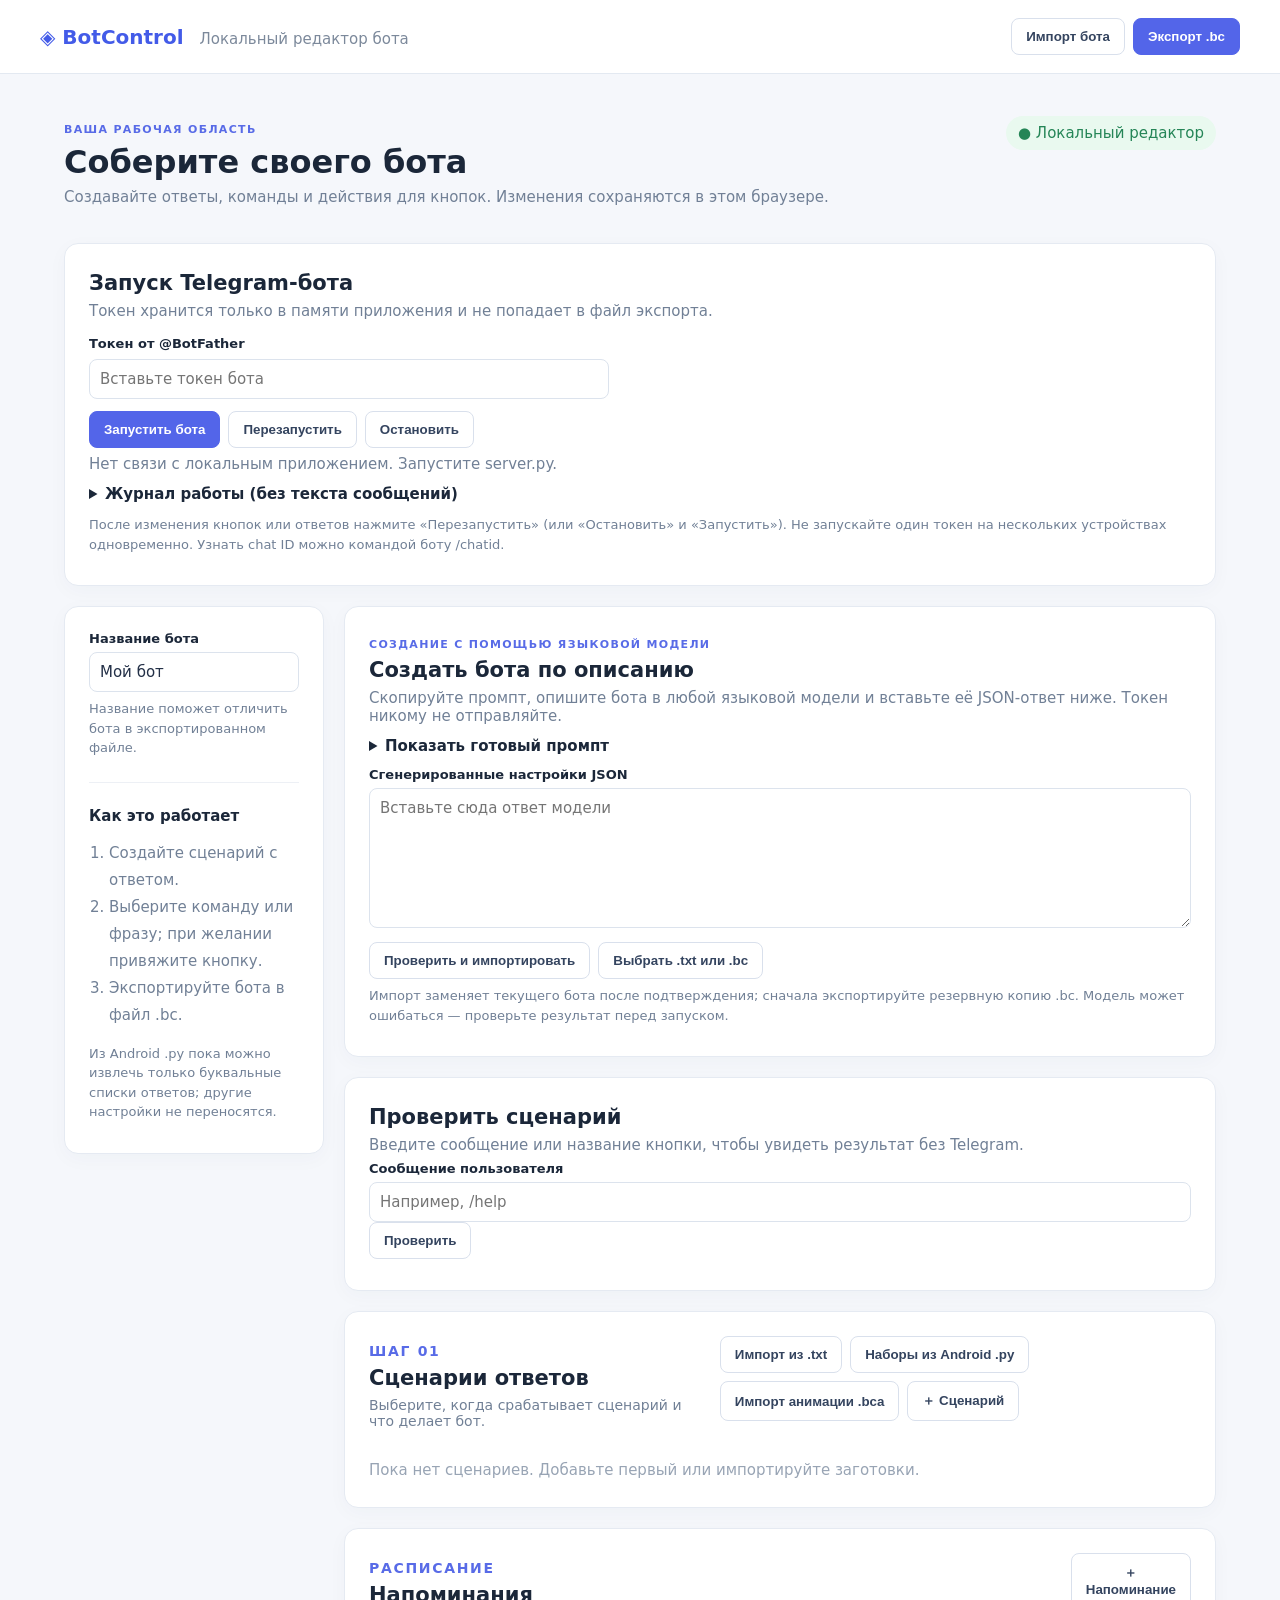
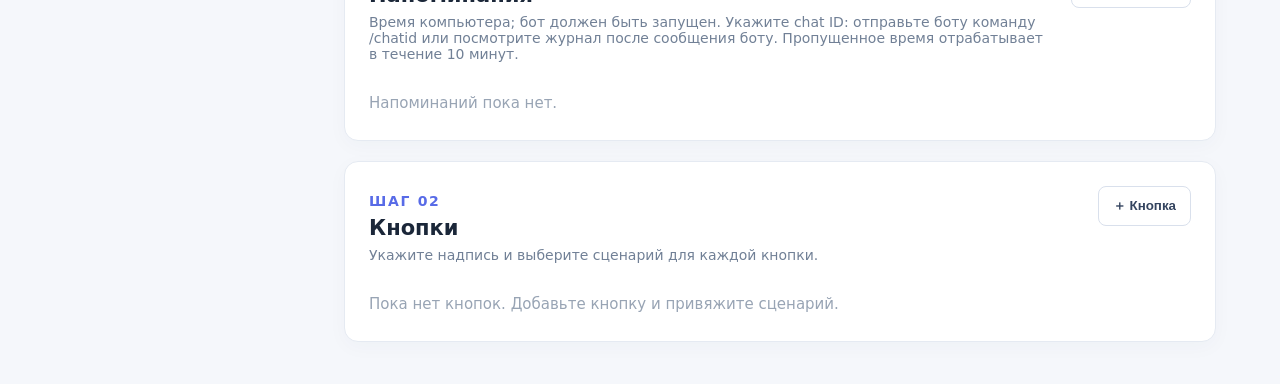
==== tg-bot-control/desktop-web/index.html @ 30184ae6 "Merge remote-tracking branch 'origin/arena/c6955075-oracle' into arena/842dc54f-bot-control # Confli" ====
<!doctype html><html lang="ru"><head><meta charset="utf-8"><meta name="viewport" content="width=device-width, initial-scale=1"><title>BotControl — редактор</title><link rel="stylesheet" href="style.css"></head><body>
<header><div><strong>◈ BotControl</strong><span>Локальный редактор бота</span></div><div class="actions"><button id="importBot">Импорт бота</button><button id="exportBot" class="primary">Экспорт .bc</button></div></header>
<main><section class="intro"><div><p class="eyebrow">ВАША РАБОЧАЯ ОБЛАСТЬ</p><h1>Соберите своего бота</h1><p>Создавайте ответы, команды и действия для кнопок. Изменения сохраняются в этом браузере.</p></div><div class="status">● Локальный редактор</div></section>
<div id="notice" role="status"></div><section class="card runtime"><div><h2>Запуск Telegram-бота</h2><p>Токен хранится только в памяти приложения и не попадает в файл экспорта.</p><label for="token">Токен от @BotFather</label><input id="token" type="password" autocomplete="off" placeholder="Вставьте токен бота"><div class="actions"><button id="startBot" class="primary">Запустить бота</button><button id="restartBot">Перезапустить</button><button id="stopBot">Остановить</button></div><p id="runtimeStatus" role="status">Проверка состояния…</p><details><summary>Журнал работы (без текста сообщений)</summary><pre id="runtimeLog">Событий пока нет.</pre></details><p class="hint">После изменения кнопок или ответов нажмите «Перезапустить» (или «Остановить» и «Запустить»). Не запускайте один токен на нескольких устройствах одновременно. Узнать chat ID можно командой боту /chatid.</p></div></section><div class="layout"><aside><label for="botName">Название бота</label><input id="botName" maxlength="120" placeholder="Мой бот"><p class="hint">Название поможет отличить бота в экспортированном файле.</p><hr><h3>Как это работает</h3><ol><li>Создайте сценарий с ответом.</li><li>Выберите команду или фразу; при желании привяжите кнопку.</li><li>Экспортируйте бота в файл .bc.</li></ol><p class="hint">Из Android .py пока можно извлечь только буквальные списки ответов; другие настройки не переносятся.</p></aside>
<div class="content"><section class="card"><p class="eyebrow">СОЗДАНИЕ С ПОМОЩЬЮ ЯЗЫКОВОЙ МОДЕЛИ</p><h2>Создать бота по описанию</h2><p>Скопируйте промпт, опишите бота в любой языковой модели и вставьте её JSON-ответ ниже. Токен никому не отправляйте.</p><details><summary>Показать готовый промпт</summary><textarea id="generationPrompt" readonly aria-label="Готовый промпт для языковой модели"></textarea><button id="copyPrompt">Скопировать промпт</button><p class="hint">Замените описание в конце промпта своими пожеланиями.</p></details><label for="generatedInput">Сгенерированные настройки JSON</label><textarea id="generatedInput" placeholder="Вставьте сюда ответ модели"></textarea><div class="actions"><button id="importGenerated">Проверить и импортировать</button><button id="importGeneratedFile">Выбрать .txt или .bc</button></div><p id="generatedStatus" role="status"></p><p class="hint">Импорт заменяет текущего бота после подтверждения; сначала экспортируйте резервную копию .bc. Модель может ошибаться — проверьте результат перед запуском.</p></section><section class="card"><h2>Проверить сценарий</h2><p>Введите сообщение или название кнопки, чтобы увидеть результат без Telegram.</p><label for="simulateInput">Сообщение пользователя</label><input id="simulateInput" placeholder="Например, /help"><button id="simulate">Проверить</button><p id="simulateResult" role="status"></p></section><section class="card"><div class="section-head"><div><p class="eyebrow">ШАГ 01</p><h2>Сценарии ответов</h2><p>Выберите, когда срабатывает сценарий и что делает бот.</p></div><div class="actions"><button id="importAnswers">Импорт из .txt</button><button id="importPython">Наборы из Android .py</button><button id="importAnimation">Импорт анимации .bca</button><button id="addScenario">＋ Сценарий</button></div></div><div id="scenarios"></div></section>
<section class="card"><div class="section-head"><div><p class="eyebrow">РАСПИСАНИЕ</p><h2>Напоминания</h2><p>Время компьютера; бот должен быть запущен. Укажите chat ID: отправьте боту команду /chatid или посмотрите журнал после сообщения боту. Пропущенное время отрабатывает в течение 10 минут.</p></div><button id="addSchedule">＋ Напоминание</button></div><div id="schedule"></div></section>
<section class="card"><div class="section-head"><div><p class="eyebrow">ШАГ 02</p><h2>Кнопки</h2><p>Укажите надпись и выберите сценарий для каждой кнопки.</p></div><button id="addButton">＋ Кнопка</button></div><div id="buttons"></div></section></div></div></main>
<input type="file" id="generatedFile" accept=".bc,.txt,.json,application/json,text/plain" hidden><input type="file" id="pythonFile" accept=".py,text/plain" hidden><input type="file" id="animationFile" accept=".bca,application/json" hidden><input type="file" id="botFile" accept=".bc,application/json" hidden><input type="file" id="answersFile" accept=".txt,text/plain" hidden><script src="generated.js"></script><script src="app.js"></script></body></html>
---- tg-bot-control/desktop-web/style.css ----
*{box-sizing:border-box}body{margin:0;background:#f5f7fb;color:#1b2739;font:15px system-ui,sans-serif}header{background:#fff;border-bottom:1px solid #e3e9f1;padding:18px max(24px,calc((100vw - 1200px)/2));display:flex;justify-content:space-between;align-items:center;gap:16px}header strong{font-size:20px;color:#435be8}header span{margin-left:16px;color:#7c899b}main{max-width:1200px;margin:auto;padding:42px 24px}.intro,.section-head{display:flex;justify-content:space-between;align-items:flex-start;gap:20px}.intro{margin-bottom:30px}h1{font-size:32px;margin:5px 0}h2{font-size:21px;margin:3px 0}h3{font-size:15px}p{color:#718096;margin:7px 0}.eyebrow{color:#586be7;font-size:11px;letter-spacing:.12em;font-weight:800}.status{background:#e9f9ef;color:#258557;border-radius:20px;padding:8px 12px;white-space:nowrap}.layout{display:grid;grid-template-columns:260px 1fr;gap:20px}aside,.card{background:#fff;border:1px solid #e5eaf2;border-radius:14px;padding:24px;box-shadow:0 5px 20px #23345b08}aside{align-self:start}hr{border:0;border-top:1px solid #edf0f5;margin:24px 0}ol{padding-left:20px;color:#718096;line-height:1.8}.hint{font-size:13px;line-height:1.5}.content{display:grid;gap:20px}.actions{display:flex;gap:8px;flex-wrap:wrap}button{cursor:pointer;background:#fff;border:1px solid #d9e0ec;border-radius:8px;padding:10px 14px;color:#34445f;font-weight:600}button:hover{border-color:#6577e9}.primary{background:#5365e9;color:white;border-color:#5365e9}input,textarea,select{font:inherit;width:100%;border:1px solid #dce3ed;border-radius:8px;padding:10px;color:#233047;background:white}textarea{resize:vertical;min-height:80px}label{display:block;font-size:13px;font-weight:700;margin:0 0 6px}.item{border:1px solid #e8edf5;border-radius:10px;padding:16px;margin-top:16px}.row{display:grid;grid-template-columns:1fr 1fr auto;gap:12px;align-items:end}.item textarea{margin-top:10px}.delete{color:#bc5360}.empty{padding:25px 0 4px;color:#98a4b4}.section-head p{font-size:14px}#notice:not(:empty){padding:12px;margin-bottom:16px;background:#fff3d9;border-radius:8px;color:#6b4b00}@media(max-width:760px){header,.intro,.section-head{flex-direction:column;align-items:stretch}header span{display:block;margin:4px 0}.layout{grid-template-columns:1fr}.row{grid-template-columns:1fr}.status{align-self:start}main{padding:24px 16px}}

.runtime{margin-bottom:20px}.runtime input{max-width:520px;display:block;margin:8px 0 12px}.runtime label{margin-top:16px}

#generationPrompt{min-height:260px;margin:10px 0;font-family:monospace} #generatedInput{min-height:140px;margin-bottom:10px} details{margin:12px 0}summary{cursor:pointer;font-weight:600}
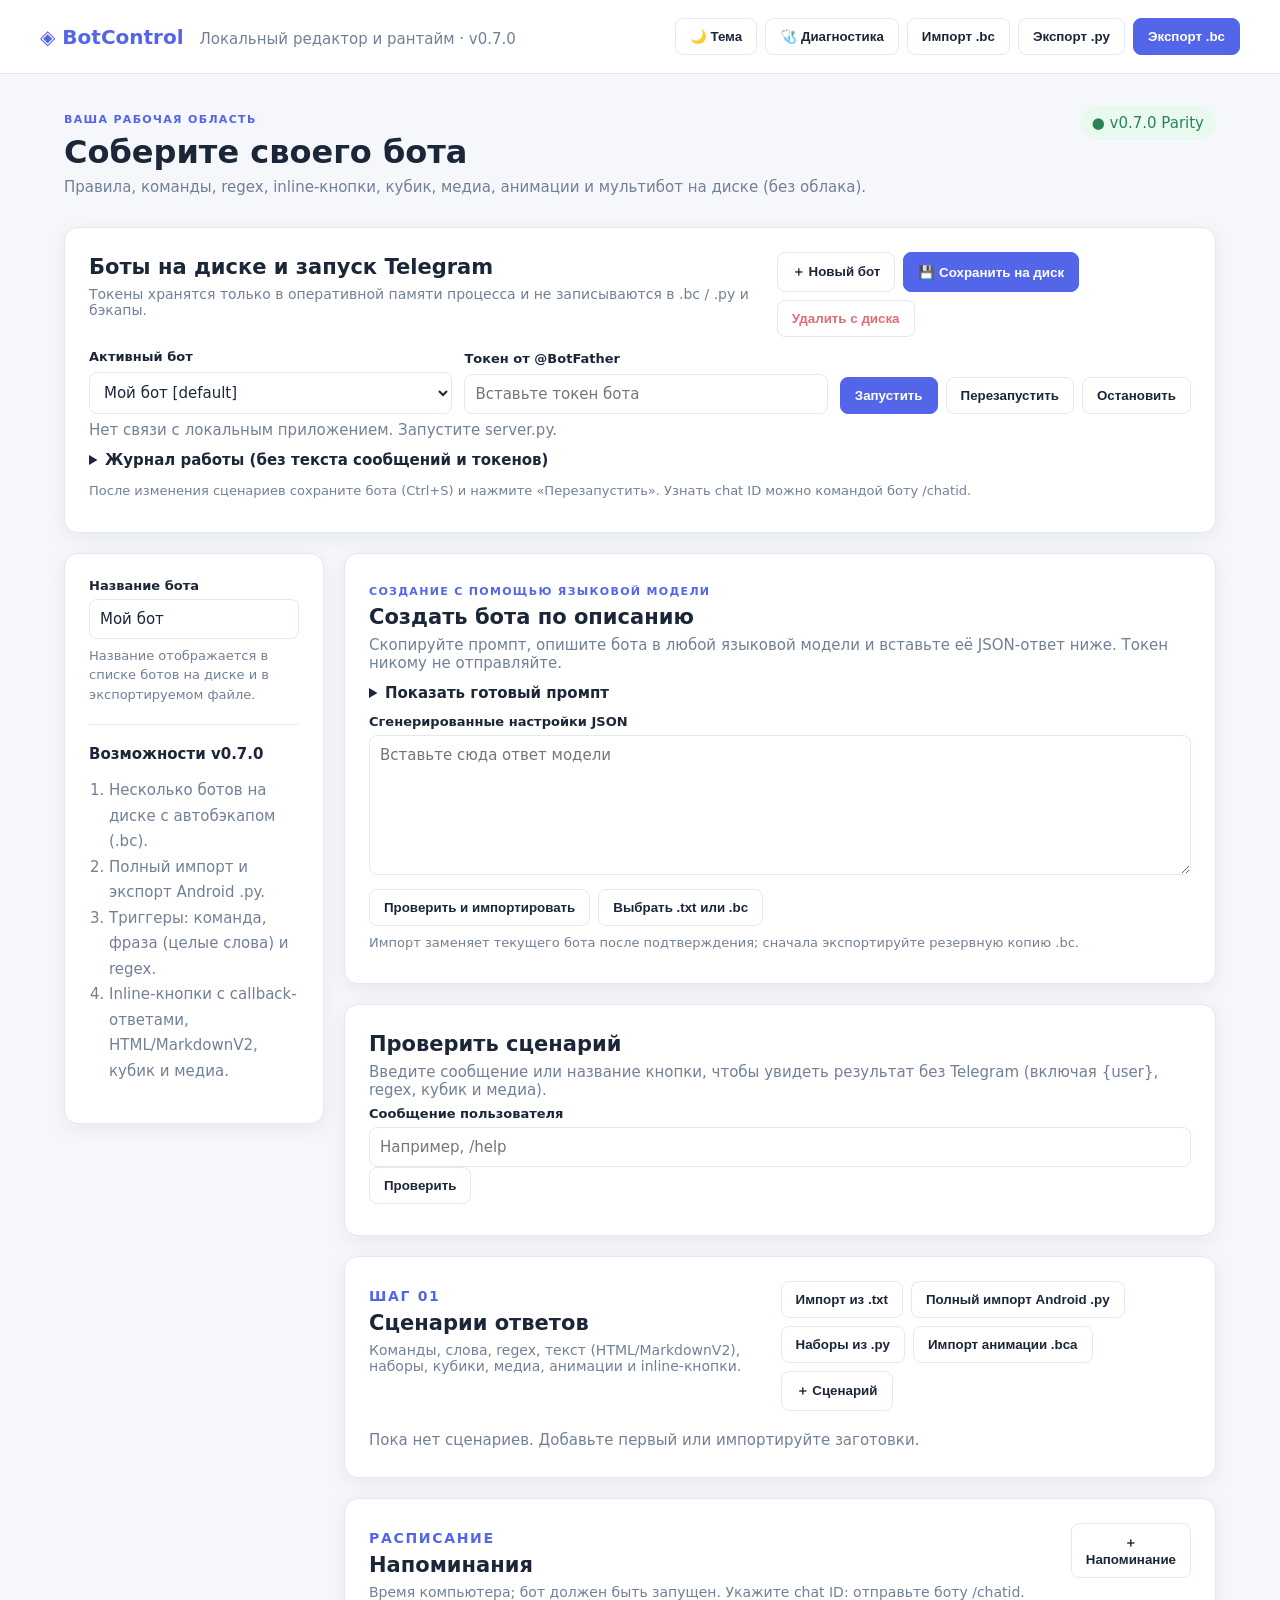
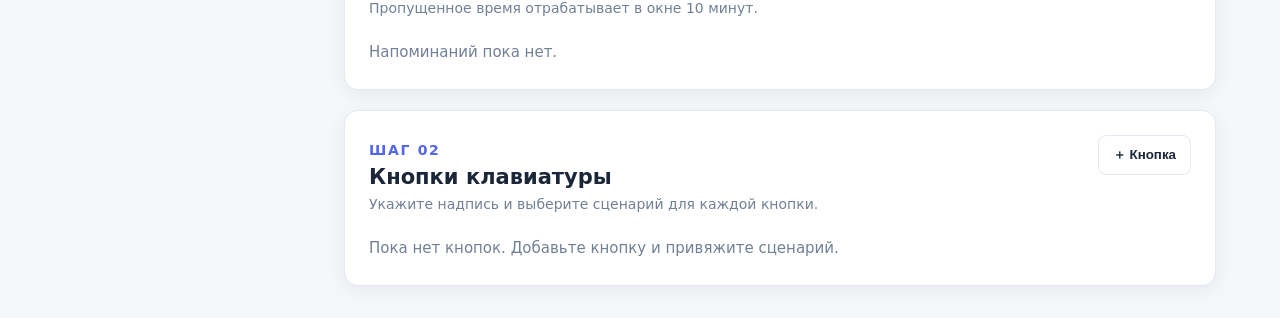
==== commit 0bbb0a22: "feat(stage5): desktop-web 0.7.0 parity, Android v2.2.0 security/UX/diagnostics & shared Telegram moc" ====
--- a/tg-bot-control/desktop-web/index.html
+++ b/tg-bot-control/desktop-web/index.html
@@ -1,8 +1,18 @@
-<!doctype html><html lang="ru"><head><meta charset="utf-8"><meta name="viewport" content="width=device-width, initial-scale=1"><title>BotControl — редактор</title><link rel="stylesheet" href="style.css"></head><body>
-<header><div><strong>◈ BotControl</strong><span>Локальный редактор бота</span></div><div class="actions"><button id="importBot">Импорт бота</button><button id="exportBot" class="primary">Экспорт .bc</button></div></header>
-<main><section class="intro"><div><p class="eyebrow">ВАША РАБОЧАЯ ОБЛАСТЬ</p><h1>Соберите своего бота</h1><p>Создавайте ответы, команды и действия для кнопок. Изменения сохраняются в этом браузере.</p></div><div class="status">● Локальный редактор</div></section>
-<div id="notice" role="status"></div><section class="card runtime"><div><h2>Запуск Telegram-бота</h2><p>Токен хранится только в памяти приложения и не попадает в файл экспорта.</p><label for="token">Токен от @BotFather</label><input id="token" type="password" autocomplete="off" placeholder="Вставьте токен бота"><div class="actions"><button id="startBot" class="primary">Запустить бота</button><button id="restartBot">Перезапустить</button><button id="stopBot">Остановить</button></div><p id="runtimeStatus" role="status">Проверка состояния…</p><details><summary>Журнал работы (без текста сообщений)</summary><pre id="runtimeLog">Событий пока нет.</pre></details><p class="hint">После изменения кнопок или ответов нажмите «Перезапустить» (или «Остановить» и «Запустить»). Не запускайте один токен на нескольких устройствах одновременно. Узнать chat ID можно командой боту /chatid.</p></div></section><div class="layout"><aside><label for="botName">Название бота</label><input id="botName" maxlength="120" placeholder="Мой бот"><p class="hint">Название поможет отличить бота в экспортированном файле.</p><hr><h3>Как это работает</h3><ol><li>Создайте сценарий с ответом.</li><li>Выберите команду или фразу; при желании привяжите кнопку.</li><li>Экспортируйте бота в файл .bc.</li></ol><p class="hint">Из Android .py пока можно извлечь только буквальные списки ответов; другие настройки не переносятся.</p></aside>
-<div class="content"><section class="card"><p class="eyebrow">СОЗДАНИЕ С ПОМОЩЬЮ ЯЗЫКОВОЙ МОДЕЛИ</p><h2>Создать бота по описанию</h2><p>Скопируйте промпт, опишите бота в любой языковой модели и вставьте её JSON-ответ ниже. Токен никому не отправляйте.</p><details><summary>Показать готовый промпт</summary><textarea id="generationPrompt" readonly aria-label="Готовый промпт для языковой модели"></textarea><button id="copyPrompt">Скопировать промпт</button><p class="hint">Замените описание в конце промпта своими пожеланиями.</p></details><label for="generatedInput">Сгенерированные настройки JSON</label><textarea id="generatedInput" placeholder="Вставьте сюда ответ модели"></textarea><div class="actions"><button id="importGenerated">Проверить и импортировать</button><button id="importGeneratedFile">Выбрать .txt или .bc</button></div><p id="generatedStatus" role="status"></p><p class="hint">Импорт заменяет текущего бота после подтверждения; сначала экспортируйте резервную копию .bc. Модель может ошибаться — проверьте результат перед запуском.</p></section><section class="card"><h2>Проверить сценарий</h2><p>Введите сообщение или название кнопки, чтобы увидеть результат без Telegram.</p><label for="simulateInput">Сообщение пользователя</label><input id="simulateInput" placeholder="Например, /help"><button id="simulate">Проверить</button><p id="simulateResult" role="status"></p></section><section class="card"><div class="section-head"><div><p class="eyebrow">ШАГ 01</p><h2>Сценарии ответов</h2><p>Выберите, когда срабатывает сценарий и что делает бот.</p></div><div class="actions"><button id="importAnswers">Импорт из .txt</button><button id="importPython">Наборы из Android .py</button><button id="importAnimation">Импорт анимации .bca</button><button id="addScenario">＋ Сценарий</button></div></div><div id="scenarios"></div></section>
-<section class="card"><div class="section-head"><div><p class="eyebrow">РАСПИСАНИЕ</p><h2>Напоминания</h2><p>Время компьютера; бот должен быть запущен. Укажите chat ID: отправьте боту команду /chatid или посмотрите журнал после сообщения боту. Пропущенное время отрабатывает в течение 10 минут.</p></div><button id="addSchedule">＋ Напоминание</button></div><div id="schedule"></div></section>
-<section class="card"><div class="section-head"><div><p class="eyebrow">ШАГ 02</p><h2>Кнопки</h2><p>Укажите надпись и выберите сценарий для каждой кнопки.</p></div><button id="addButton">＋ Кнопка</button></div><div id="buttons"></div></section></div></div></main>
-<input type="file" id="generatedFile" accept=".bc,.txt,.json,application/json,text/plain" hidden><input type="file" id="pythonFile" accept=".py,text/plain" hidden><input type="file" id="animationFile" accept=".bca,application/json" hidden><input type="file" id="botFile" accept=".bc,application/json" hidden><input type="file" id="answersFile" accept=".txt,text/plain" hidden><script src="generated.js"></script><script src="app.js"></script></body></html>
+<!doctype html><html lang="ru"><head><meta charset="utf-8"><meta name="viewport" content="width=device-width, initial-scale=1"><title>BotControl Desktop v0.7.0 — редактор</title><link rel="stylesheet" href="style.css"></head><body>
+<header><div><strong>◈ BotControl</strong><span>Локальный редактор и рантайм · v0.7.0</span></div><div class="actions"><button id="themeToggle">🌙 Тема</button><button id="diagnosticsBtn">🩺 Диагностика</button><button id="importBot">Импорт .bc</button><button id="exportPython">Экспорт .py</button><button id="exportBot" class="primary">Экспорт .bc</button></div></header>
+<main><section class="intro"><div><p class="eyebrow">ВАША РАБОЧАЯ ОБЛАСТЬ</p><h1>Соберите своего бота</h1><p>Правила, команды, regex, inline-кнопки, кубик, медиа, анимации и мультибот на диске (без облака).</p></div><div class="status">● v0.7.0 Parity</div></section>
+<div id="notice" role="status"></div>
+<section class="card runtime"><div>
+  <div class="section-head"><div><h2>Боты на диске и запуск Telegram</h2><p>Токены хранятся только в оперативной памяти процесса и не записываются в .bc / .py и бэкапы.</p></div><div class="actions"><button id="newDiskBot">＋ Новый бот</button><button id="saveDiskBot" class="primary">💾 Сохранить на диск</button><button id="deleteDiskBot" class="delete">Удалить с диска</button></div></div>
+  <div class="row" style="margin-top:12px"><div><label for="botSelect">Активный бот</label><select id="botSelect"></select></div><div><label for="token">Токен от @BotFather</label><input id="token" type="password" autocomplete="off" placeholder="Вставьте токен бота"></div><div class="actions"><button id="startBot" class="primary">Запустить</button><button id="restartBot">Перезапустить</button><button id="stopBot">Остановить</button></div></div>
+  <p id="runtimeStatus" role="status">Проверка состояния…</p>
+  <details><summary>Журнал работы (без текста сообщений и токенов)</summary><pre id="runtimeLog">Событий пока нет.</pre></details>
+  <p class="hint">После изменения сценариев сохраните бота (Ctrl+S) и нажмите «Перезапустить». Узнать chat ID можно командой боту /chatid.</p>
+</div></section>
+<div class="layout"><aside><label for="botName">Название бота</label><input id="botName" maxlength="120" placeholder="Мой бот"><p class="hint">Название отображается в списке ботов на диске и в экспортируемом файле.</p><hr><h3>Возможности v0.7.0</h3><ol><li>Несколько ботов на диске с автобэкапом (.bc).</li><li>Полный импорт и экспорт Android .py.</li><li>Триггеры: команда, фраза (целые слова) и regex.</li><li>Inline-кнопки с callback-ответами, HTML/MarkdownV2, кубик и медиа.</li></ol></aside>
+<div class="content"><section class="card"><p class="eyebrow">СОЗДАНИЕ С ПОМОЩЬЮ ЯЗЫКОВОЙ МОДЕЛИ</p><h2>Создать бота по описанию</h2><p>Скопируйте промпт, опишите бота в любой языковой модели и вставьте её JSON-ответ ниже. Токен никому не отправляйте.</p><details><summary>Показать готовый промпт</summary><textarea id="generationPrompt" readonly aria-label="Готовый промпт для языковой модели"></textarea><button id="copyPrompt">Скопировать промпт</button><p class="hint">Замените описание в конце промпта своими пожеланиями.</p></details><label for="generatedInput">Сгенерированные настройки JSON</label><textarea id="generatedInput" placeholder="Вставьте сюда ответ модели"></textarea><div class="actions"><button id="importGenerated">Проверить и импортировать</button><button id="importGeneratedFile">Выбрать .txt или .bc</button></div><p id="generatedStatus" role="status"></p><p class="hint">Импорт заменяет текущего бота после подтверждения; сначала экспортируйте резервную копию .bc.</p></section>
+<section class="card"><h2>Проверить сценарий</h2><p>Введите сообщение или название кнопки, чтобы увидеть результат без Telegram (включая {user}, regex, кубик и медиа).</p><label for="simulateInput">Сообщение пользователя</label><input id="simulateInput" placeholder="Например, /help"><button id="simulate">Проверить</button><p id="simulateResult" role="status"></p></section>
+<section class="card"><div class="section-head"><div><p class="eyebrow">ШАГ 01</p><h2>Сценарии ответов</h2><p>Команды, слова, regex, текст (HTML/MarkdownV2), наборы, кубики, медиа, анимации и inline-кнопки.</p></div><div class="actions"><button id="importAnswers">Импорт из .txt</button><button id="importPythonFull">Полный импорт Android .py</button><button id="importPython">Наборы из .py</button><button id="importAnimation">Импорт анимации .bca</button><button id="addScenario">＋ Сценарий</button></div></div><div id="scenarios"></div></section>
+<section class="card"><div class="section-head"><div><p class="eyebrow">РАСПИСАНИЕ</p><h2>Напоминания</h2><p>Время компьютера; бот должен быть запущен. Укажите chat ID: отправьте боту /chatid. Пропущенное время отрабатывает в окне 10 минут.</p></div><button id="addSchedule">＋ Напоминание</button></div><div id="schedule"></div></section>
+<section class="card"><div class="section-head"><div><p class="eyebrow">ШАГ 02</p><h2>Кнопки клавиатуры</h2><p>Укажите надпись и выберите сценарий для каждой кнопки.</p></div><button id="addButton">＋ Кнопка</button></div><div id="buttons"></div></section></div></div></main>
+<input type="file" id="generatedFile" accept=".bc,.txt,.json,application/json,text/plain" hidden><input type="file" id="pythonFile" accept=".py,text/plain" hidden><input type="file" id="pythonFullFile" accept=".py,text/plain" hidden><input type="file" id="animationFile" accept=".bca,application/json" hidden><input type="file" id="botFile" accept=".bc,application/json" hidden><input type="file" id="answersFile" accept=".txt,text/plain" hidden><script src="generated.js"></script><script src="app.js"></script></body></html>
--- a/tg-bot-control/desktop-web/style.css
+++ b/tg-bot-control/desktop-web/style.css
@@ -1,5 +1,26 @@
-*{box-sizing:border-box}body{margin:0;background:#f5f7fb;color:#1b2739;font:15px system-ui,sans-serif}header{background:#fff;border-bottom:1px solid #e3e9f1;padding:18px max(24px,calc((100vw - 1200px)/2));display:flex;justify-content:space-between;align-items:center;gap:16px}header strong{font-size:20px;color:#435be8}header span{margin-left:16px;color:#7c899b}main{max-width:1200px;margin:auto;padding:42px 24px}.intro,.section-head{display:flex;justify-content:space-between;align-items:flex-start;gap:20px}.intro{margin-bottom:30px}h1{font-size:32px;margin:5px 0}h2{font-size:21px;margin:3px 0}h3{font-size:15px}p{color:#718096;margin:7px 0}.eyebrow{color:#586be7;font-size:11px;letter-spacing:.12em;font-weight:800}.status{background:#e9f9ef;color:#258557;border-radius:20px;padding:8px 12px;white-space:nowrap}.layout{display:grid;grid-template-columns:260px 1fr;gap:20px}aside,.card{background:#fff;border:1px solid #e5eaf2;border-radius:14px;padding:24px;box-shadow:0 5px 20px #23345b08}aside{align-self:start}hr{border:0;border-top:1px solid #edf0f5;margin:24px 0}ol{padding-left:20px;color:#718096;line-height:1.8}.hint{font-size:13px;line-height:1.5}.content{display:grid;gap:20px}.actions{display:flex;gap:8px;flex-wrap:wrap}button{cursor:pointer;background:#fff;border:1px solid #d9e0ec;border-radius:8px;padding:10px 14px;color:#34445f;font-weight:600}button:hover{border-color:#6577e9}.primary{background:#5365e9;color:white;border-color:#5365e9}input,textarea,select{font:inherit;width:100%;border:1px solid #dce3ed;border-radius:8px;padding:10px;color:#233047;background:white}textarea{resize:vertical;min-height:80px}label{display:block;font-size:13px;font-weight:700;margin:0 0 6px}.item{border:1px solid #e8edf5;border-radius:10px;padding:16px;margin-top:16px}.row{display:grid;grid-template-columns:1fr 1fr auto;gap:12px;align-items:end}.item textarea{margin-top:10px}.delete{color:#bc5360}.empty{padding:25px 0 4px;color:#98a4b4}.section-head p{font-size:14px}#notice:not(:empty){padding:12px;margin-bottom:16px;background:#fff3d9;border-radius:8px;color:#6b4b00}@media(max-width:760px){header,.intro,.section-head{flex-direction:column;align-items:stretch}header span{display:block;margin:4px 0}.layout{grid-template-columns:1fr}.row{grid-template-columns:1fr}.status{align-self:start}main{padding:24px 16px}}
-
-.runtime{margin-bottom:20px}.runtime input{max-width:520px;display:block;margin:8px 0 12px}.runtime label{margin-top:16px}
-
-#generationPrompt{min-height:260px;margin:10px 0;font-family:monospace} #generatedInput{min-height:140px;margin-bottom:10px} details{margin:12px 0}summary{cursor:pointer;font-weight:600}
+*{box-sizing:border-box}
+:root{--bg:#f5f7fb;--card:#fff;--text:#1b2739;--muted:#718096;--border:#e3e9f1;--input-bg:#fff;--accent:#5365e9;--status-bg:#e9f9ef;--status-fg:#258557;--notice-bg:#fff3d9;--notice-fg:#6b4b00}
+body.dark{--bg:#0e1621;--card:#17212b;--text:#f5f6f7;--muted:#8fa1b3;--border:#33475a;--input-bg:#0e1621;--accent:#5288c1;--status-bg:#182533;--status-fg:#63d488;--notice-bg:#2b2615;--notice-fg:#fbbf24}
+body{margin:0;background:var(--bg);color:var(--text);font:15px system-ui,sans-serif;transition:background .15s,color .15s}
+header{background:var(--card);border-bottom:1px solid var(--border);padding:18px max(24px,calc((100vw - 1200px)/2));display:flex;justify-content:space-between;align-items:center;gap:16px}
+header strong{font-size:20px;color:var(--accent)}header span{margin-left:16px;color:var(--muted)}
+main{max-width:1200px;margin:auto;padding:32px 24px}.intro,.section-head{display:flex;justify-content:space-between;align-items:flex-start;gap:20px}.intro{margin-bottom:24px}
+h1{font-size:32px;margin:5px 0}h2{font-size:21px;margin:3px 0}h3{font-size:15px}p{color:var(--muted);margin:7px 0}
+.eyebrow{color:var(--accent);font-size:11px;letter-spacing:.12em;font-weight:800}
+.status{background:var(--status-bg);color:var(--status-fg);border-radius:20px;padding:8px 12px;white-space:nowrap}
+.layout{display:grid;grid-template-columns:260px 1fr;gap:20px}
+aside,.card{background:var(--card);border:1px solid var(--border);border-radius:14px;padding:24px;box-shadow:0 5px 20px #00000010}
+aside{align-self:start}hr{border:0;border-top:1px solid var(--border);margin:20px 0}ol{padding-left:20px;color:var(--muted);line-height:1.7}
+.hint{font-size:13px;line-height:1.5}.content{display:grid;gap:20px}.actions{display:flex;gap:8px;flex-wrap:wrap}
+button{cursor:pointer;background:var(--card);border:1px solid var(--border);border-radius:8px;padding:10px 14px;color:var(--text);font-weight:600}
+button:hover{border-color:var(--accent)}.primary{background:var(--accent);color:white;border-color:var(--accent)}
+input,textarea,select{font:inherit;width:100%;border:1px solid var(--border);border-radius:8px;padding:10px;color:var(--text);background:var(--input-bg)}
+textarea{resize:vertical;min-height:80px}label{display:block;font-size:13px;font-weight:700;margin:0 0 6px}
+.item{border:1px solid var(--border);border-radius:10px;padding:16px;margin-top:16px}
+.row{display:grid;grid-template-columns:1fr 1fr auto;gap:12px;align-items:end}.item textarea{margin-top:10px}
+.delete{color:#e06c75}.empty{padding:20px 0 4px;color:var(--muted)}.section-head p{font-size:14px}
+#notice:not(:empty){padding:12px;margin-bottom:16px;background:var(--notice-bg);border-radius:8px;color:var(--notice-fg)}
+.runtime{margin-bottom:20px}.runtime input,.runtime select{display:block;margin:8px 0 0}
+#generationPrompt{min-height:240px;margin:10px 0;font-family:monospace}#generatedInput{min-height:140px;margin-bottom:10px}
+details{margin:12px 0}summary{cursor:pointer;font-weight:600}pre{white-space:pre-wrap;word-break:break-word}
+@media(max-width:760px){header,.intro,.section-head{flex-direction:column;align-items:stretch}header span{display:block;margin:4px 0}.layout{grid-template-columns:1fr}.row{grid-template-columns:1fr}.status{align-self:start}main{padding:24px 16px}}
